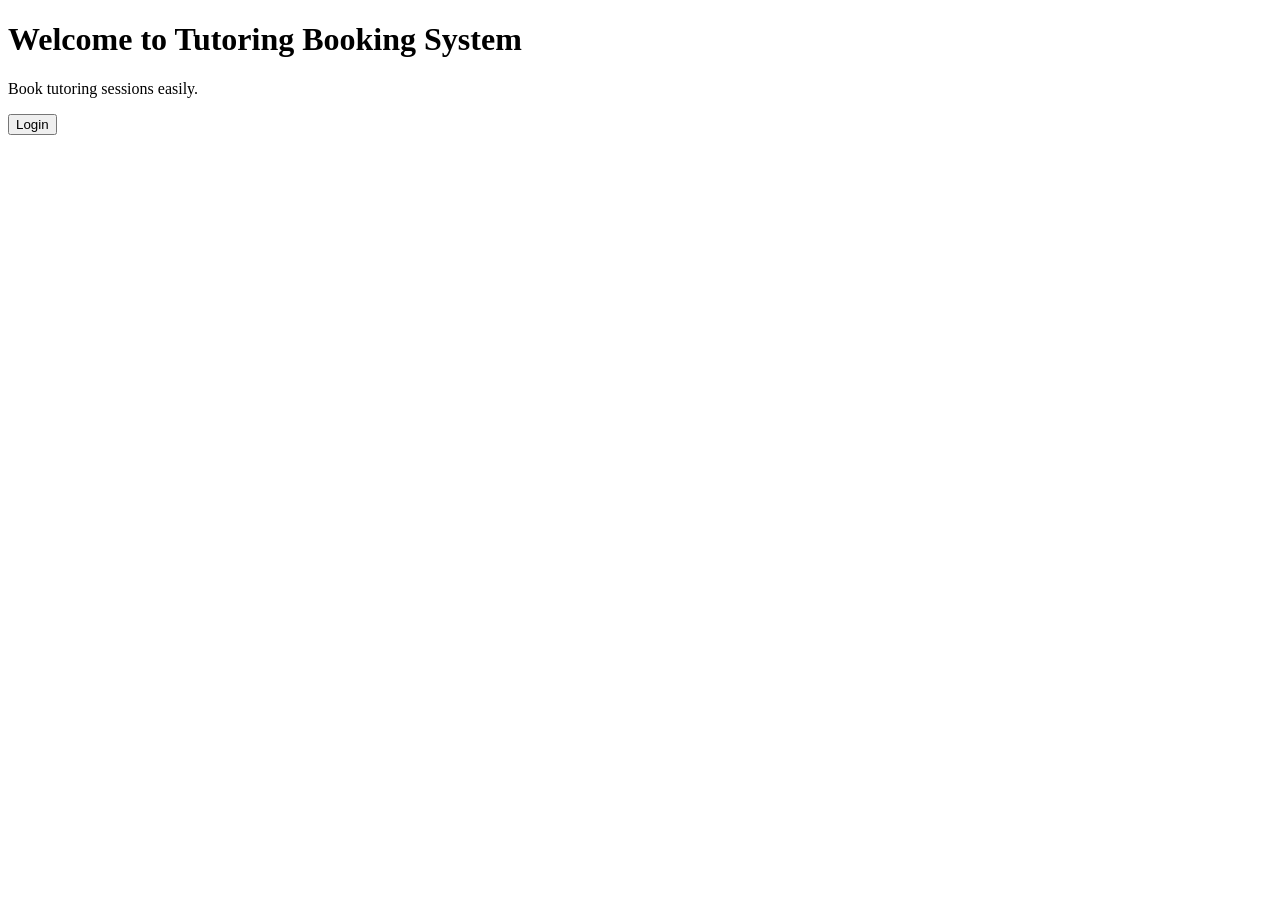
==== frontend/index.html @ 3bd8baf3 "week 2 frontend: simple structure and homepage" ====
<!DOCTYPE html>
<html>
<head>
    <title>Tutoring Booking System</title>
    <link rel="stylesheet" href="style.css">
</head>
<body>

    <h1>Welcome to Tutoring Booking System</h1>
    <p>Book tutoring sessions easily.</p>

    <button>Login</button>

</body>
</html>
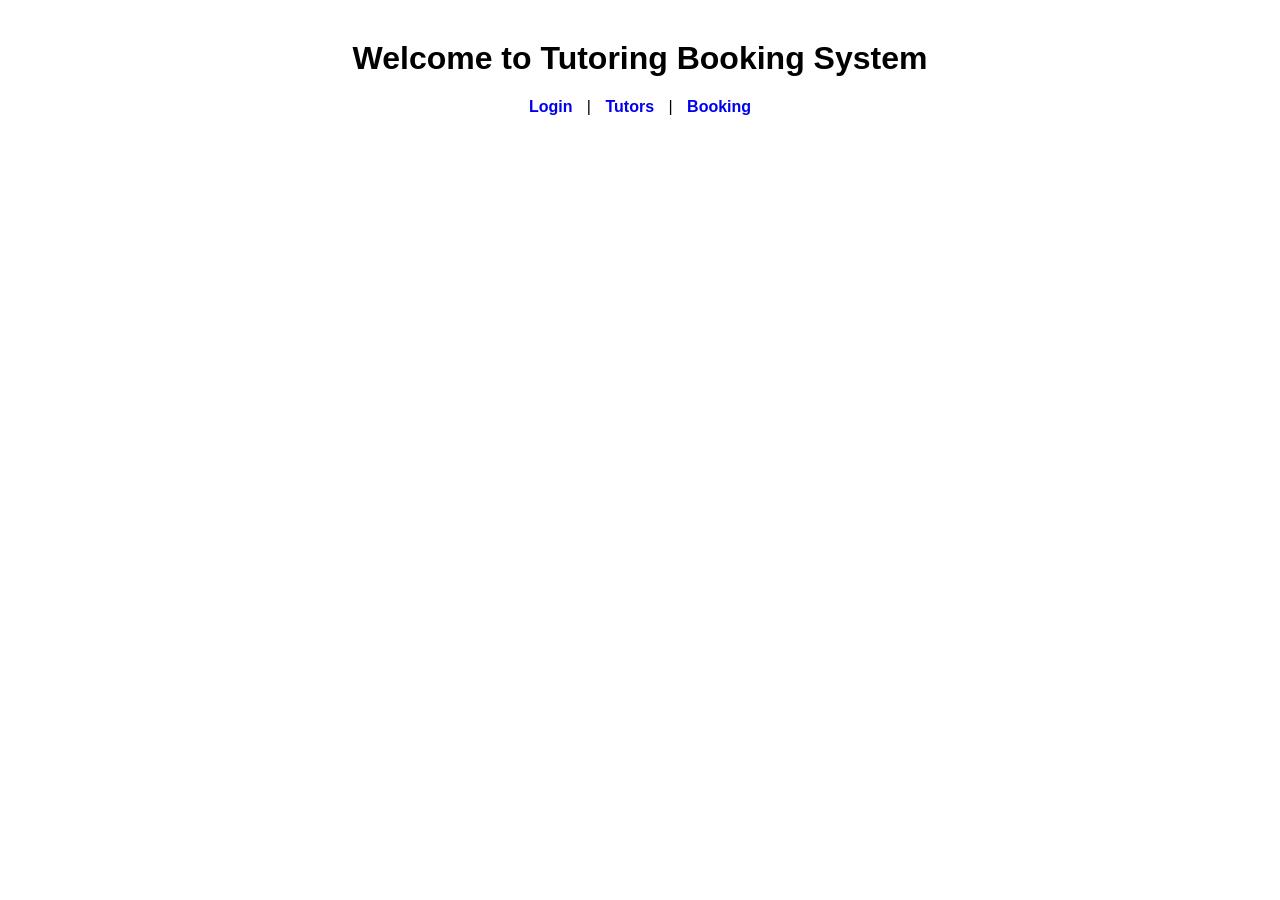
==== commit a50dc4fd: "week 4 frontend: UI page created" ====
--- a/frontend/index.html
+++ b/frontend/index.html
@@ -7,9 +7,12 @@
 <body>
 
     <h1>Welcome to Tutoring Booking System</h1>
-    <p>Book tutoring sessions easily.</p>
 
-    <button>Login</button>
+    <nav>
+        <a href="login.html">Login</a> |
+        <a href="tutors.html">Tutors</a> |
+        <a href="booking.html">Booking</a>
+    </nav>
 
 </body>
 </html>
--- a/frontend/style.css
+++ b/frontend/style.css
@@ -0,0 +1,16 @@
+body {
+    font-family: Arial;
+    text-align: center;
+    margin-top: 40px;
+}
+
+nav a {
+    margin: 10px;
+    text-decoration: none;
+    font-weight: bold;
+}
+
+button {
+    padding: 8px;
+    margin-top: 10px;
+}
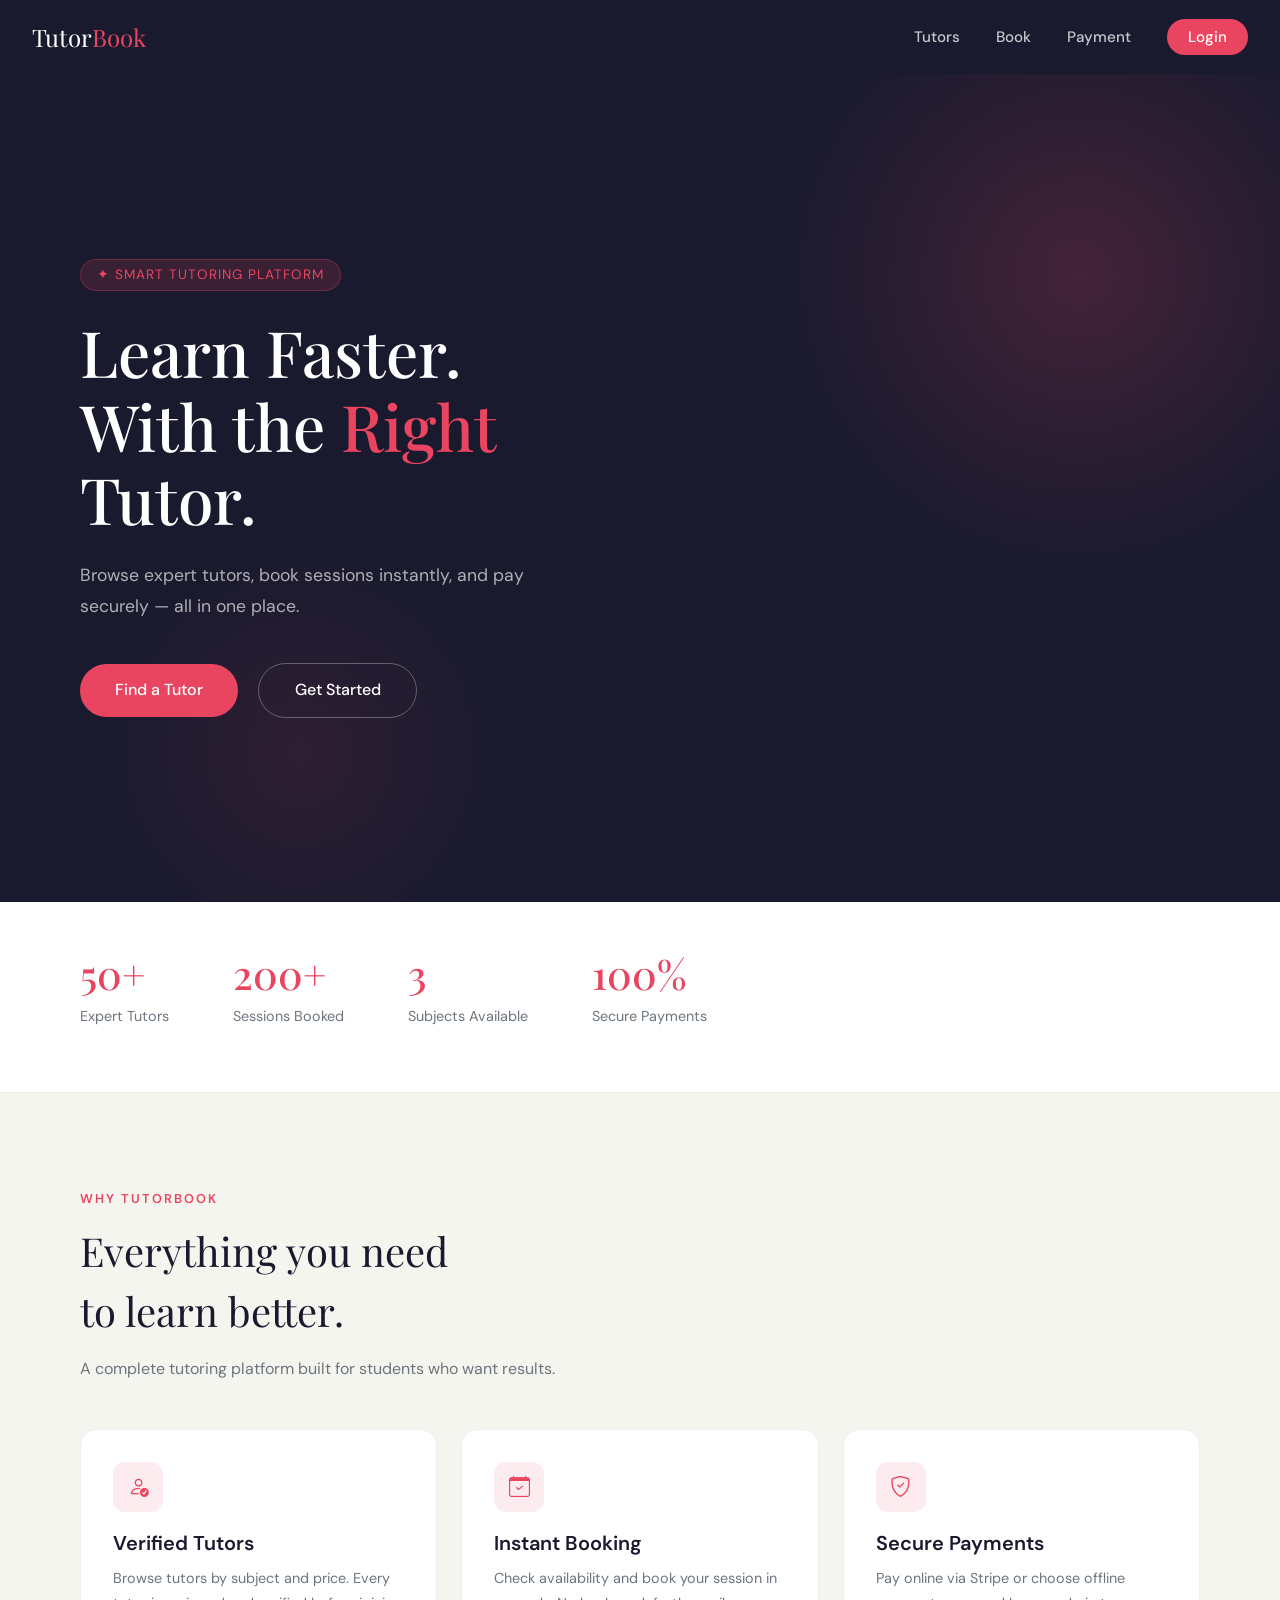
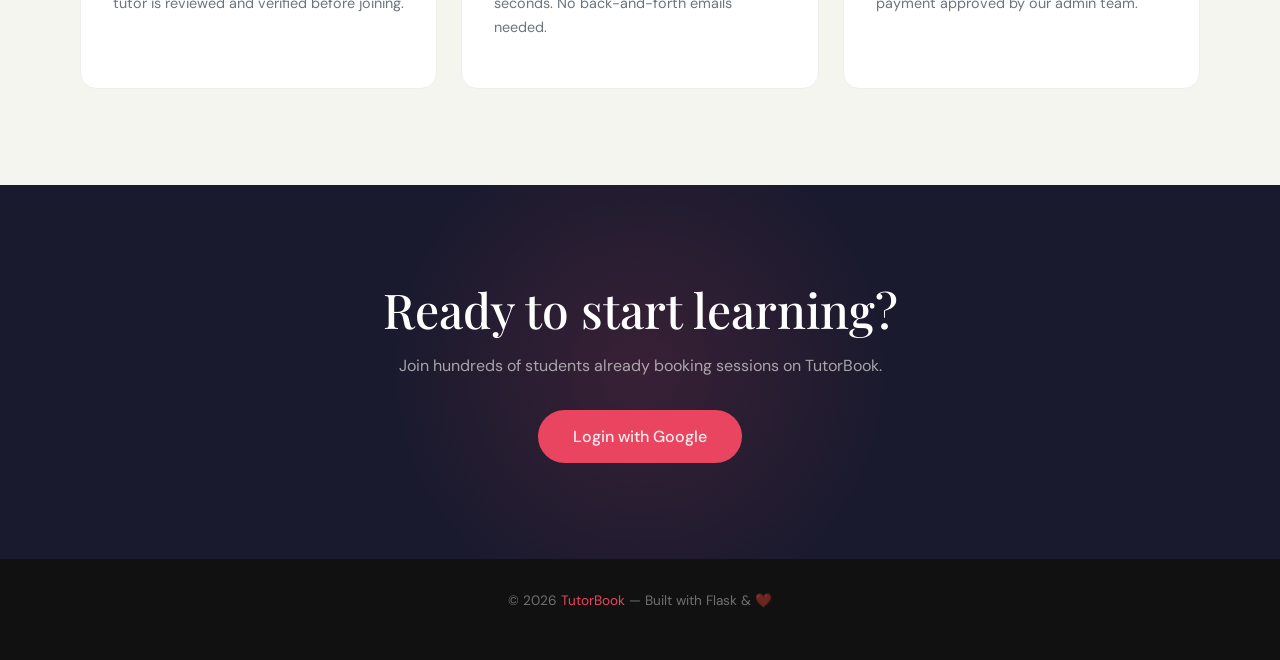
==== commit 1074e271: "week 14 UI polish" ====
--- a/frontend/index.html
+++ b/frontend/index.html
@@ -1,18 +1,407 @@
 <!DOCTYPE html>
-<html>
+<html lang="en">
 <head>
-    <title>Tutoring Booking System</title>
-    <link rel="stylesheet" href="style.css">
+    <meta charset="UTF-8">
+    <meta name="viewport" content="width=device-width, initial-scale=1.0">
+    <title>TutorBook — Find Your Perfect Tutor</title>
+    <link href="https://cdn.jsdelivr.net/npm/bootstrap@5.3.0/dist/css/bootstrap.min.css" rel="stylesheet">
+    <link href="https://fonts.googleapis.com/css2?family=Playfair+Display:wght@700&family=DM+Sans:wght@300;400;500&display=swap" rel="stylesheet">
+    <link href="https://cdn.jsdelivr.net/npm/bootstrap-icons@1.10.5/font/bootstrap-icons.css" rel="stylesheet">
+    <style>
+        :root {
+            --primary: #1a1a2e;
+            --accent: #e94560;
+            --light: #f5f5f0;
+            --muted: #6c757d;
+        }
+
+        * { margin: 0; padding: 0; box-sizing: border-box; }
+
+        body {
+            font-family: 'DM Sans', sans-serif;
+            background-color: var(--light);
+            color: var(--primary);
+            overflow-x: hidden;
+        }
+
+        /* NAVBAR */
+        nav {
+            background: var(--primary);
+            padding: 1.2rem 2rem;
+            display: flex;
+            justify-content: space-between;
+            align-items: center;
+            position: sticky;
+            top: 0;
+            z-index: 100;
+        }
+
+        .nav-logo {
+            font-family: 'Playfair Display', serif;
+            color: white;
+            font-size: 1.5rem;
+            text-decoration: none;
+        }
+
+        .nav-logo span { color: var(--accent); }
+
+        .nav-links a {
+            color: rgba(255,255,255,0.75);
+            text-decoration: none;
+            margin-left: 2rem;
+            font-size: 0.95rem;
+            font-weight: 500;
+            transition: color 0.2s;
+        }
+
+        .nav-links a:hover { color: white; }
+
+        .nav-links .btn-nav {
+            background: var(--accent);
+            color: white;
+            padding: 0.5rem 1.3rem;
+            border-radius: 50px;
+        }
+
+        .nav-links .btn-nav:hover { background: #c73652; color: white; }
+
+        /* HERO */
+        .hero {
+            min-height: 92vh;
+            display: flex;
+            align-items: center;
+            background: var(--primary);
+            position: relative;
+            overflow: hidden;
+        }
+
+        .hero::before {
+            content: '';
+            position: absolute;
+            width: 600px;
+            height: 600px;
+            background: radial-gradient(circle, rgba(233,69,96,0.2) 0%, transparent 70%);
+            top: -100px;
+            right: -100px;
+            border-radius: 50%;
+        }
+
+        .hero::after {
+            content: '';
+            position: absolute;
+            width: 400px;
+            height: 400px;
+            background: radial-gradient(circle, rgba(233,69,96,0.1) 0%, transparent 70%);
+            bottom: -50px;
+            left: 100px;
+            border-radius: 50%;
+        }
+
+        .hero-content {
+            position: relative;
+            z-index: 2;
+            padding: 4rem 5rem;
+            max-width: 700px;
+            animation: fadeUp 0.8s ease forwards;
+        }
+
+        @keyframes fadeUp {
+            from { opacity: 0; transform: translateY(30px); }
+            to { opacity: 1; transform: translateY(0); }
+        }
+
+        .hero-tag {
+            display: inline-block;
+            background: rgba(233,69,96,0.15);
+            color: var(--accent);
+            border: 1px solid rgba(233,69,96,0.3);
+            padding: 0.3rem 1rem;
+            border-radius: 50px;
+            font-size: 0.85rem;
+            letter-spacing: 1px;
+            text-transform: uppercase;
+            margin-bottom: 1.5rem;
+        }
+
+        .hero h1 {
+            font-family: 'Playfair Display', serif;
+            font-size: 4rem;
+            color: white;
+            line-height: 1.15;
+            margin-bottom: 1.5rem;
+        }
+
+        .hero h1 span { color: var(--accent); }
+
+        .hero p {
+            color: rgba(255,255,255,0.65);
+            font-size: 1.1rem;
+            line-height: 1.8;
+            margin-bottom: 2.5rem;
+            max-width: 500px;
+        }
+
+        .btn-primary-custom {
+            background: var(--accent);
+            color: white;
+            padding: 0.9rem 2.2rem;
+            border-radius: 50px;
+            text-decoration: none;
+            font-weight: 500;
+            font-size: 1rem;
+            display: inline-block;
+            transition: all 0.3s;
+            border: none;
+        }
+
+        .btn-primary-custom:hover {
+            background: #c73652;
+            color: white;
+            transform: translateY(-2px);
+            box-shadow: 0 10px 30px rgba(233,69,96,0.3);
+        }
+
+        .btn-outline-custom {
+            border: 1px solid rgba(255,255,255,0.3);
+            color: white;
+            padding: 0.9rem 2.2rem;
+            border-radius: 50px;
+            text-decoration: none;
+            font-weight: 500;
+            font-size: 1rem;
+            display: inline-block;
+            transition: all 0.3s;
+            margin-left: 1rem;
+        }
+
+        .btn-outline-custom:hover {
+            border-color: white;
+            color: white;
+            background: rgba(255,255,255,0.05);
+        }
+
+        /* STATS */
+        .stats {
+            background: white;
+            padding: 3rem 5rem;
+            display: flex;
+            gap: 4rem;
+            border-bottom: 1px solid #eee;
+        }
+
+        .stat-item h3 {
+            font-family: 'Playfair Display', serif;
+            font-size: 2.5rem;
+            color: var(--accent);
+        }
+
+        .stat-item p {
+            color: var(--muted);
+            font-size: 0.9rem;
+        }
+
+        /* FEATURES */
+        .features {
+            padding: 6rem 5rem;
+            background: var(--light);
+        }
+
+        .section-label {
+            font-size: 0.8rem;
+            letter-spacing: 2px;
+            text-transform: uppercase;
+            color: var(--accent);
+            font-weight: 600;
+            margin-bottom: 0.8rem;
+        }
+
+        .section-title {
+            font-family: 'Playfair Display', serif;
+            font-size: 2.5rem;
+            color: var(--primary);
+            margin-bottom: 1rem;
+        }
+
+        .section-subtitle {
+            color: var(--muted);
+            font-size: 1rem;
+            margin-bottom: 3rem;
+            max-width: 500px;
+        }
+
+        .feature-card {
+            background: white;
+            border-radius: 16px;
+            padding: 2rem;
+            height: 100%;
+            transition: all 0.3s;
+            border: 1px solid #eee;
+        }
+
+        .feature-card:hover {
+            transform: translateY(-5px);
+            box-shadow: 0 20px 40px rgba(0,0,0,0.08);
+            border-color: var(--accent);
+        }
+
+        .feature-icon {
+            width: 50px;
+            height: 50px;
+            background: rgba(233,69,96,0.1);
+            border-radius: 12px;
+            display: flex;
+            align-items: center;
+            justify-content: center;
+            margin-bottom: 1.2rem;
+            font-size: 1.3rem;
+            color: var(--accent);
+        }
+
+        .feature-card h5 {
+            font-weight: 600;
+            margin-bottom: 0.7rem;
+            color: var(--primary);
+        }
+
+        .feature-card p {
+            color: var(--muted);
+            font-size: 0.9rem;
+            line-height: 1.7;
+        }
+
+        /* CTA */
+        .cta {
+            background: var(--primary);
+            padding: 6rem 5rem;
+            text-align: center;
+            position: relative;
+            overflow: hidden;
+        }
+
+        .cta::before {
+            content: '';
+            position: absolute;
+            width: 500px;
+            height: 500px;
+            background: radial-gradient(circle, rgba(233,69,96,0.15) 0%, transparent 70%);
+            top: 50%;
+            left: 50%;
+            transform: translate(-50%, -50%);
+            border-radius: 50%;
+        }
+
+        .cta h2 {
+            font-family: 'Playfair Display', serif;
+            font-size: 3rem;
+            color: white;
+            margin-bottom: 1rem;
+            position: relative;
+        }
+
+        .cta p {
+            color: rgba(255,255,255,0.6);
+            margin-bottom: 2rem;
+            position: relative;
+        }
+
+        /* FOOTER */
+        footer {
+            background: #111;
+            color: rgba(255,255,255,0.4);
+            text-align: center;
+            padding: 2rem;
+            font-size: 0.85rem;
+        }
+
+        footer span { color: var(--accent); }
+    </style>
 </head>
 <body>
 
-    <h1>Welcome to Tutoring Booking System</h1>
-
+    <!-- NAVBAR -->
     <nav>
-        <a href="login.html">Login</a> |
-        <a href="tutors.html">Tutors</a> |
-        <a href="booking.html">Booking</a>
+        <a href="index.html" class="nav-logo">Tutor<span>Book</span></a>
+        <div class="nav-links">
+            <a href="tutors.html">Tutors</a>
+            <a href="booking.html">Book</a>
+            <a href="payment.html">Payment</a>
+            <a href="login.html" class="btn-nav">Login</a>
+        </div>
     </nav>
+
+    <!-- HERO -->
+    <section class="hero">
+        <div class="hero-content">
+            <div class="hero-tag">✦ Smart Tutoring Platform</div>
+            <h1>Learn Faster.<br>With the <span>Right</span> Tutor.</h1>
+            <p>Browse expert tutors, book sessions instantly, and pay securely — all in one place.</p>
+            <a href="tutors.html" class="btn-primary-custom">Find a Tutor</a>
+            <a href="login.html" class="btn-outline-custom">Get Started</a>
+        </div>
+    </section>
+
+    <!-- STATS -->
+    <div class="stats">
+        <div class="stat-item">
+            <h3>50+</h3>
+            <p>Expert Tutors</p>
+        </div>
+        <div class="stat-item">
+            <h3>200+</h3>
+            <p>Sessions Booked</p>
+        </div>
+        <div class="stat-item">
+            <h3>3</h3>
+            <p>Subjects Available</p>
+        </div>
+        <div class="stat-item">
+            <h3>100%</h3>
+            <p>Secure Payments</p>
+        </div>
+    </div>
+
+    <!-- FEATURES -->
+    <section class="features">
+        <div class="section-label">Why TutorBook</div>
+        <div class="section-title">Everything you need<br>to learn better.</div>
+        <p class="section-subtitle">A complete tutoring platform built for students who want results.</p>
+
+        <div class="row g-4">
+            <div class="col-md-4">
+                <div class="feature-card">
+                    <div class="feature-icon"><i class="bi bi-person-check"></i></div>
+                    <h5>Verified Tutors</h5>
+                    <p>Browse tutors by subject and price. Every tutor is reviewed and verified before joining.</p>
+                </div>
+            </div>
+            <div class="col-md-4">
+                <div class="feature-card">
+                    <div class="feature-icon"><i class="bi bi-calendar-check"></i></div>
+                    <h5>Instant Booking</h5>
+                    <p>Check availability and book your session in seconds. No back-and-forth emails needed.</p>
+                </div>
+            </div>
+            <div class="col-md-4">
+                <div class="feature-card">
+                    <div class="feature-icon"><i class="bi bi-shield-check"></i></div>
+                    <h5>Secure Payments</h5>
+                    <p>Pay online via Stripe or choose offline payment approved by our admin team.</p>
+                </div>
+            </div>
+        </div>
+    </section>
+
+    <!-- CTA -->
+    <section class="cta">
+        <h2>Ready to start learning?</h2>
+        <p>Join hundreds of students already booking sessions on TutorBook.</p>
+        <a href="login.html" class="btn-primary-custom">Login with Google</a>
+    </section>
+
+    <!-- FOOTER -->
+    <footer>
+        <p>© 2026 <span>TutorBook</span> — Built with Flask & ❤️</p>
+    </footer>
 
 </body>
 </html>
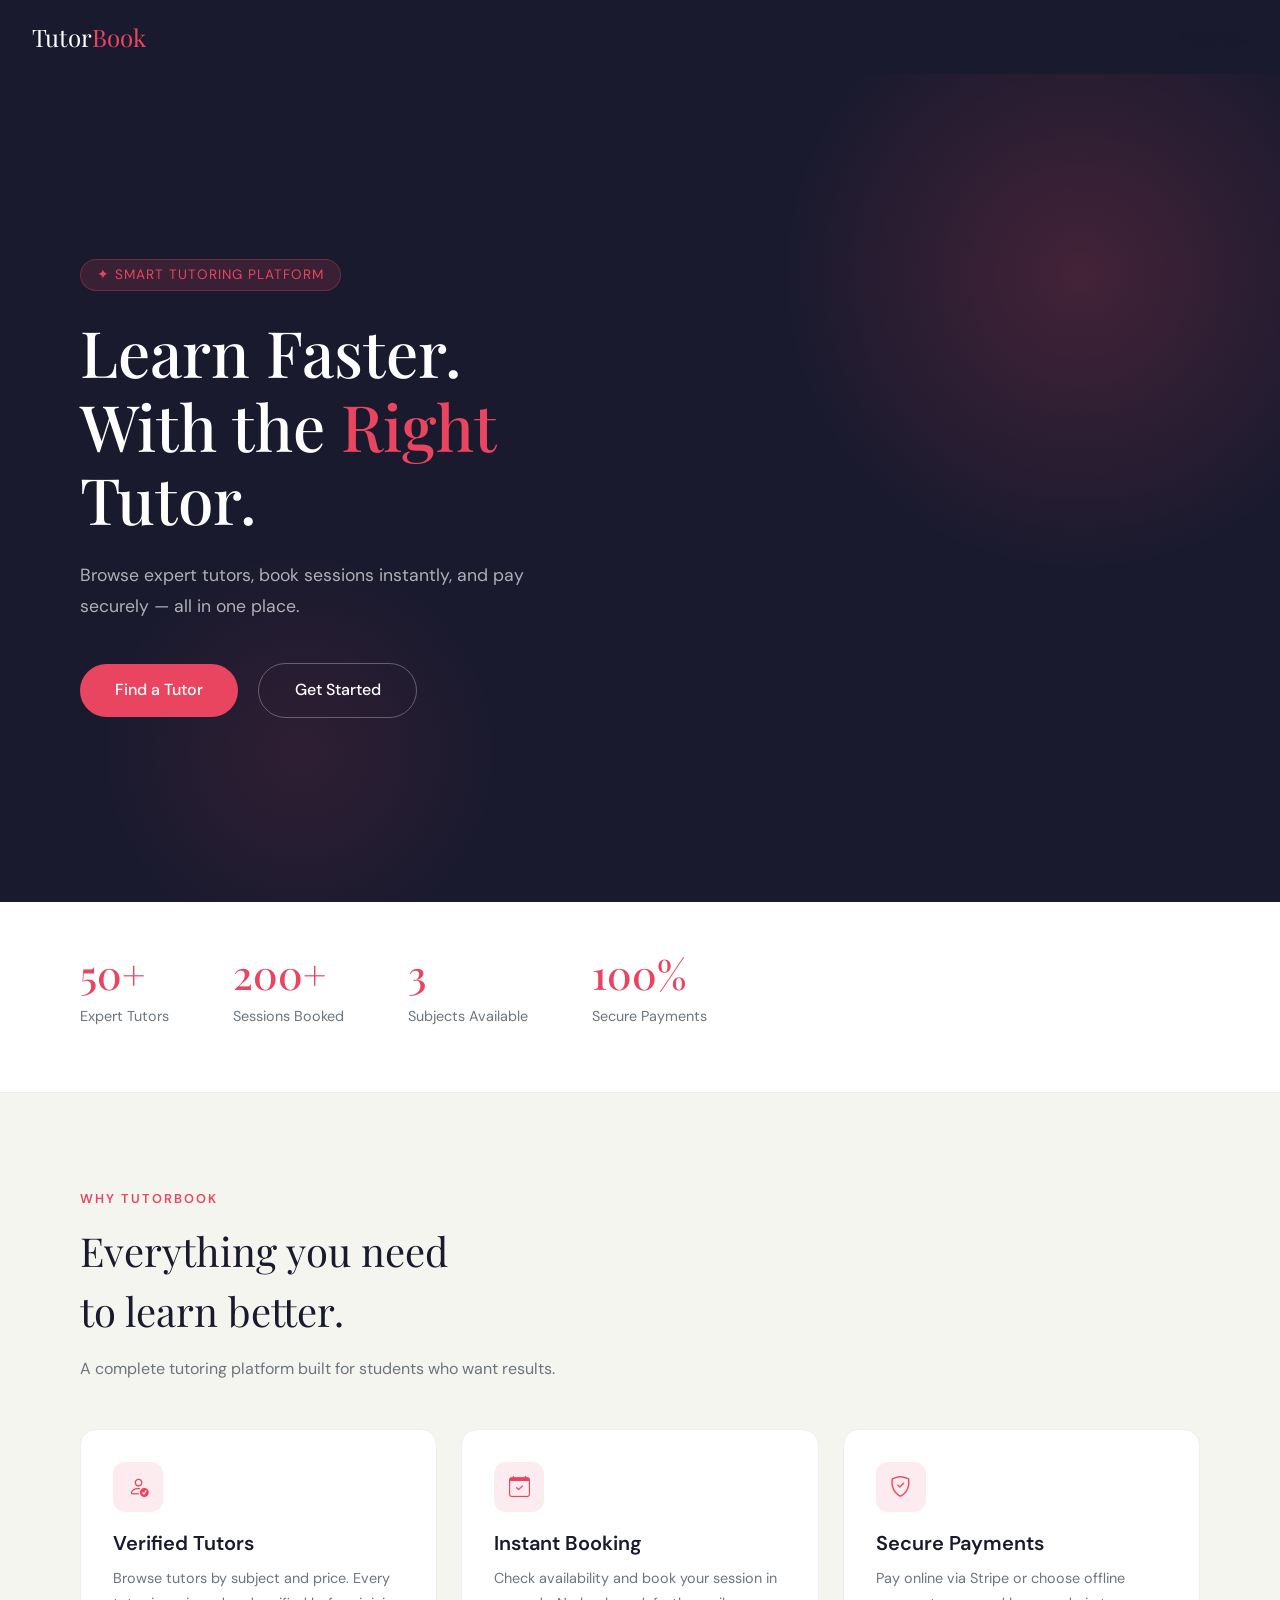
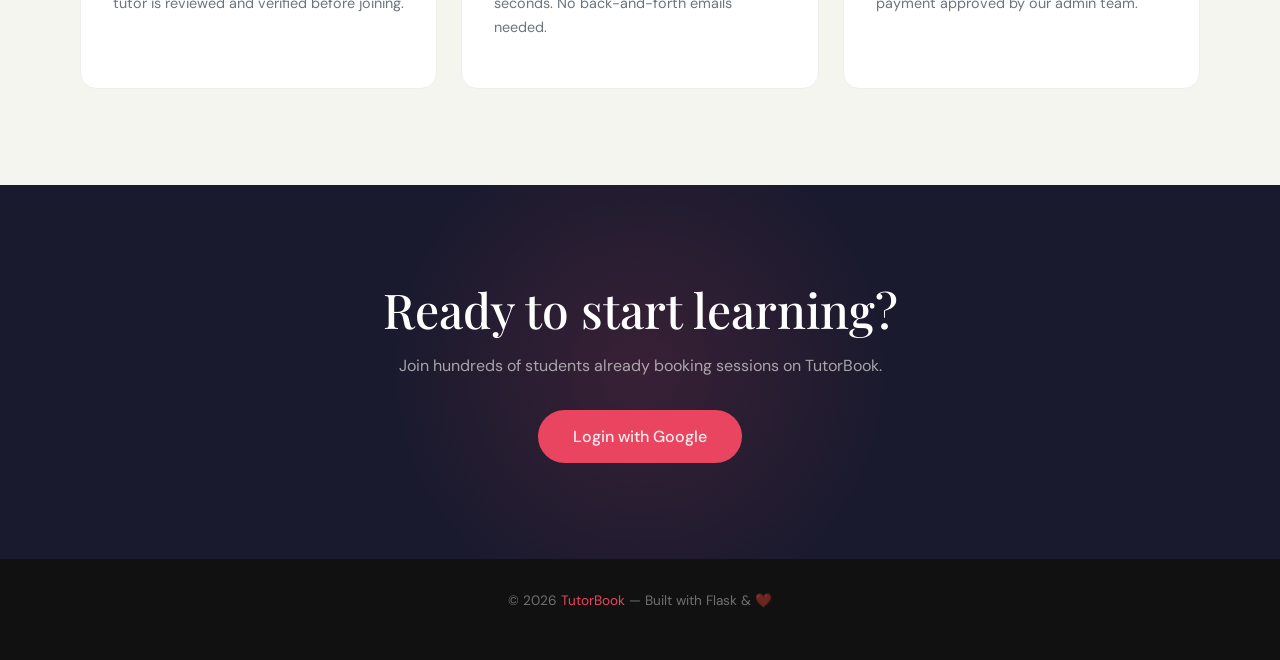
==== commit d8d8a673: "Tutoring Booking System - Final" ====
--- a/frontend/index.html
+++ b/frontend/index.html
@@ -24,7 +24,6 @@
             overflow-x: hidden;
         }
 
-        /* NAVBAR */
         nav {
             background: var(--primary);
             padding: 1.2rem 2rem;
@@ -65,7 +64,6 @@
 
         .nav-links .btn-nav:hover { background: #c73652; color: white; }
 
-        /* HERO */
         .hero {
             min-height: 92vh;
             display: flex;
@@ -180,7 +178,6 @@
             background: rgba(255,255,255,0.05);
         }
 
-        /* STATS */
         .stats {
             background: white;
             padding: 3rem 5rem;
@@ -195,16 +192,9 @@
             color: var(--accent);
         }
 
-        .stat-item p {
-            color: var(--muted);
-            font-size: 0.9rem;
-        }
-
-        /* FEATURES */
-        .features {
-            padding: 6rem 5rem;
-            background: var(--light);
-        }
+        .stat-item p { color: var(--muted); font-size: 0.9rem; }
+
+        .features { padding: 6rem 5rem; background: var(--light); }
 
         .section-label {
             font-size: 0.8rem;
@@ -257,19 +247,9 @@
             color: var(--accent);
         }
 
-        .feature-card h5 {
-            font-weight: 600;
-            margin-bottom: 0.7rem;
-            color: var(--primary);
-        }
-
-        .feature-card p {
-            color: var(--muted);
-            font-size: 0.9rem;
-            line-height: 1.7;
-        }
-
-        /* CTA */
+        .feature-card h5 { font-weight: 600; margin-bottom: 0.7rem; color: var(--primary); }
+        .feature-card p { color: var(--muted); font-size: 0.9rem; line-height: 1.7; }
+
         .cta {
             background: var(--primary);
             padding: 6rem 5rem;
@@ -298,13 +278,8 @@
             position: relative;
         }
 
-        .cta p {
-            color: rgba(255,255,255,0.6);
-            margin-bottom: 2rem;
-            position: relative;
-        }
-
-        /* FOOTER */
+        .cta p { color: rgba(255,255,255,0.6); margin-bottom: 2rem; position: relative; }
+
         footer {
             background: #111;
             color: rgba(255,255,255,0.4);
@@ -318,49 +293,28 @@
 </head>
 <body>
 
-    <!-- NAVBAR -->
     <nav>
-        <a href="index.html" class="nav-logo">Tutor<span>Book</span></a>
-        <div class="nav-links">
-            <a href="tutors.html">Tutors</a>
-            <a href="booking.html">Book</a>
-            <a href="payment.html">Payment</a>
-            <a href="login.html" class="btn-nav">Login</a>
-        </div>
+        <a href="/" class="nav-logo">Tutor<span>Book</span></a>
+        <div class="nav-links" id="navLinks">Loading...</div>
     </nav>
 
-    <!-- HERO -->
     <section class="hero">
         <div class="hero-content">
             <div class="hero-tag">✦ Smart Tutoring Platform</div>
             <h1>Learn Faster.<br>With the <span>Right</span> Tutor.</h1>
             <p>Browse expert tutors, book sessions instantly, and pay securely — all in one place.</p>
-            <a href="tutors.html" class="btn-primary-custom">Find a Tutor</a>
-            <a href="login.html" class="btn-outline-custom">Get Started</a>
+            <a href="/tutors-page" class="btn-primary-custom">Find a Tutor</a>
+            <a href="/auth/login" class="btn-outline-custom" id="heroLoginBtn">Get Started</a>
         </div>
     </section>
 
-    <!-- STATS -->
     <div class="stats">
-        <div class="stat-item">
-            <h3>50+</h3>
-            <p>Expert Tutors</p>
-        </div>
-        <div class="stat-item">
-            <h3>200+</h3>
-            <p>Sessions Booked</p>
-        </div>
-        <div class="stat-item">
-            <h3>3</h3>
-            <p>Subjects Available</p>
-        </div>
-        <div class="stat-item">
-            <h3>100%</h3>
-            <p>Secure Payments</p>
-        </div>
+        <div class="stat-item"><h3>50+</h3><p>Expert Tutors</p></div>
+        <div class="stat-item"><h3>200+</h3><p>Sessions Booked</p></div>
+        <div class="stat-item"><h3>3</h3><p>Subjects Available</p></div>
+        <div class="stat-item"><h3>100%</h3><p>Secure Payments</p></div>
     </div>
 
-    <!-- FEATURES -->
     <section class="features">
         <div class="section-label">Why TutorBook</div>
         <div class="section-title">Everything you need<br>to learn better.</div>
@@ -391,17 +345,45 @@
         </div>
     </section>
 
-    <!-- CTA -->
     <section class="cta">
         <h2>Ready to start learning?</h2>
         <p>Join hundreds of students already booking sessions on TutorBook.</p>
-        <a href="login.html" class="btn-primary-custom">Login with Google</a>
+        <a href="/auth/login" class="btn-primary-custom" id="ctaBtn">Login with Google</a>
     </section>
 
-    <!-- FOOTER -->
     <footer>
         <p>© 2026 <span>TutorBook</span> — Built with Flask & ❤️</p>
     </footer>
 
+    <script>
+    fetch('/auth/user')
+        .then(res => res.json())
+        .then(user => {
+            const nav = document.getElementById('navLinks');
+            if (user) {
+                nav.innerHTML = `
+                    <a href="/tutors-page">Tutors</a>
+                    <a href="/booking-page">Book</a>
+                    <a href="/payment-page">Payment</a>
+                    <a href="/dashboard">
+                        <img src="${user.picture}" style="width:32px;height:32px;border-radius:50%;margin-left:2rem;vertical-align:middle;border:2px solid #e94560;">
+                        <span style="color:white;margin-left:0.5rem;font-size:0.9rem;">${user.name.split(' ')[0]}</span>
+                    </a>
+                    <a href="/auth/logout" class="btn-nav" style="margin-left:1rem;">Logout</a>
+                `;
+                // If logged in, change CTA buttons to go to dashboard
+                document.getElementById('heroLoginBtn').href = '/dashboard';
+                document.getElementById('heroLoginBtn').textContent = 'Go to Dashboard';
+                document.getElementById('ctaBtn').href = '/dashboard';
+                document.getElementById('ctaBtn').textContent = 'Go to Dashboard';
+            } else {
+                nav.innerHTML = `
+                    <a href="/tutors-page">Tutors</a>
+                    <a href="/auth/login" class="btn-nav">Login</a>
+                `;
+            }
+        });
+    </script>
+
 </body>
 </html>
